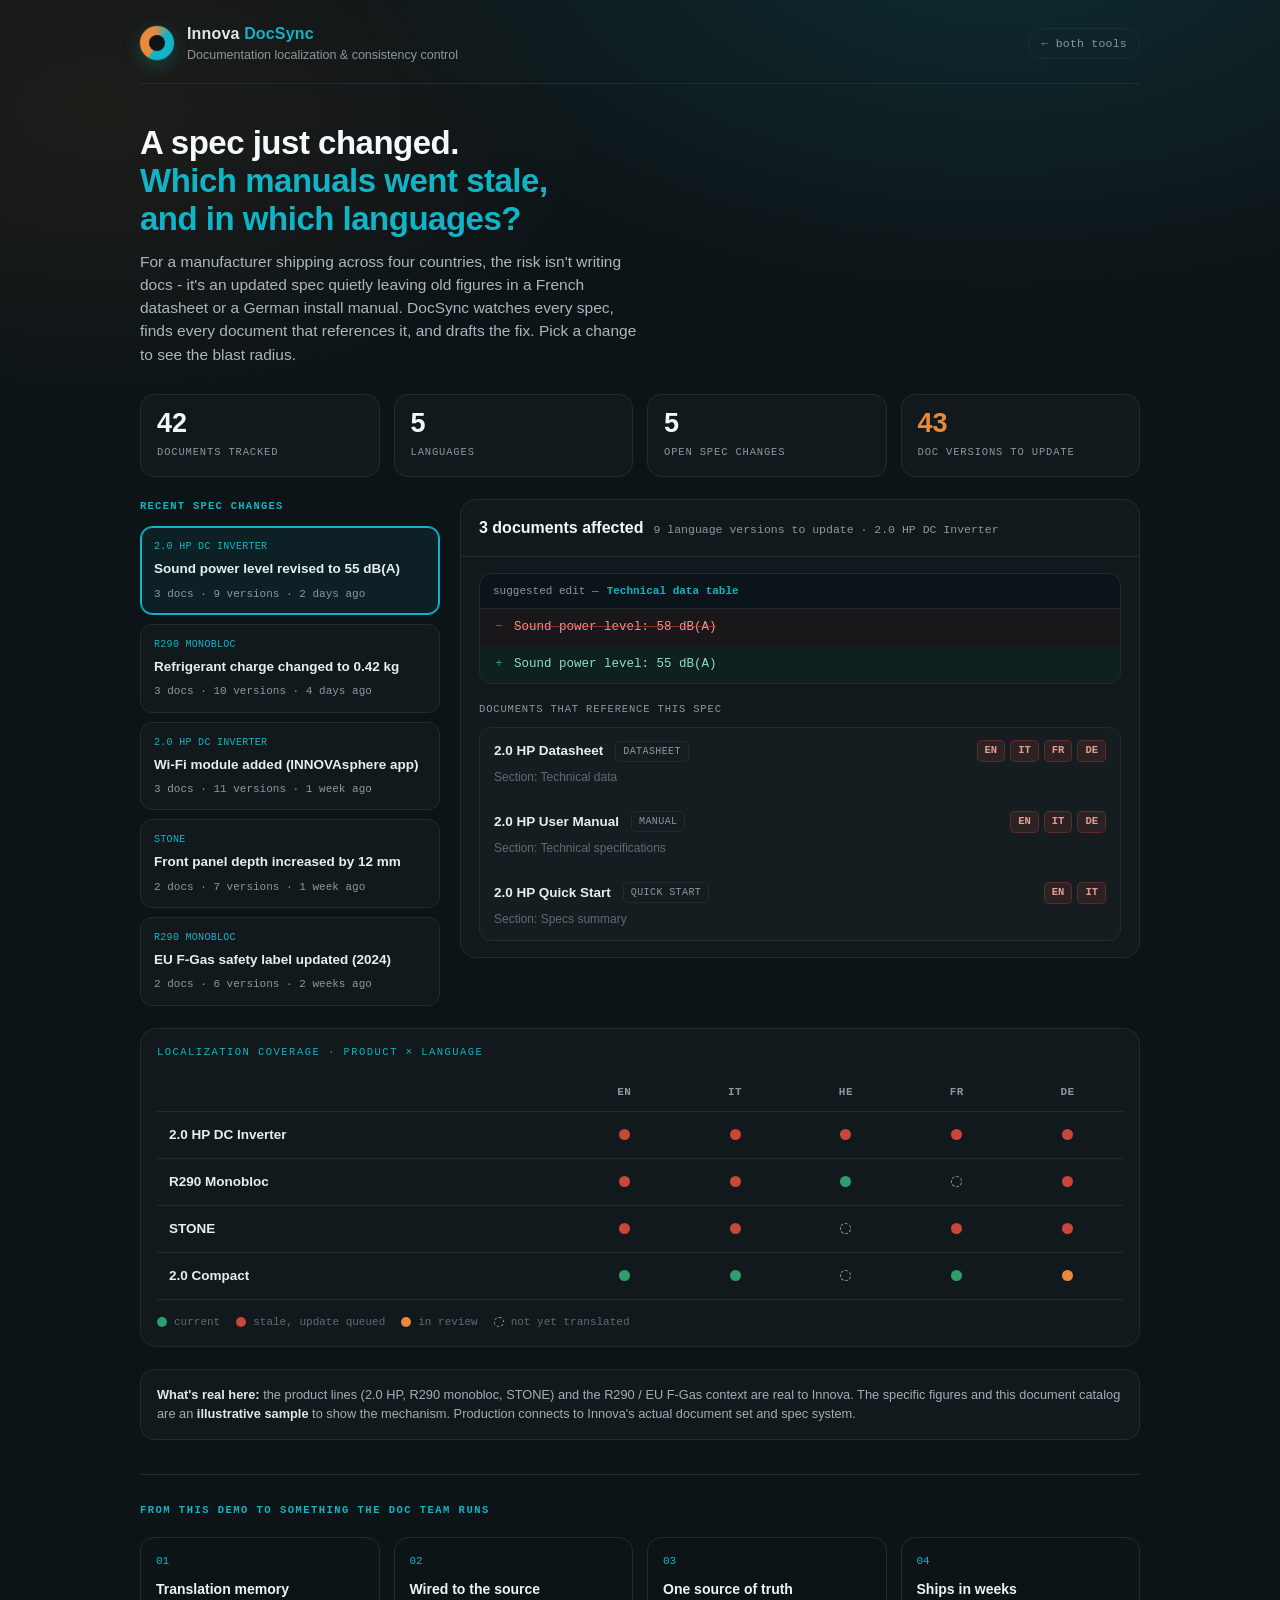
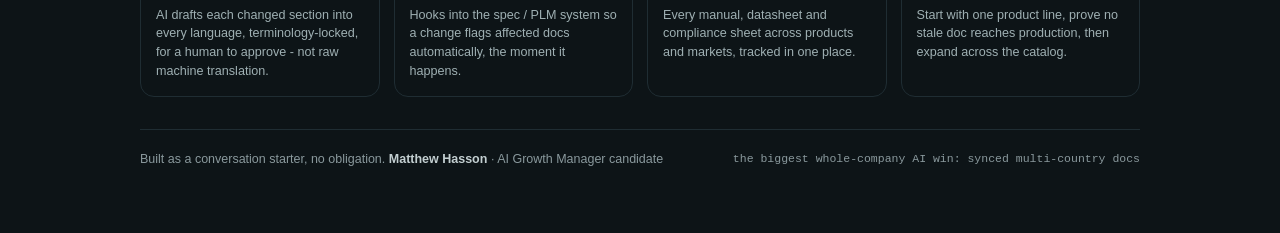
==== docsync/index.html @ 30c98b7f "Two AI proof-of-concept tools for Innova Field Assist (technician troubleshooting copilot, real 2.0 " ====
<!doctype html>
<html lang="en">
<head>
<meta charset="utf-8">
<meta name="viewport" content="width=device-width,initial-scale=1">
<title>Innova DocSync - documentation consistency control</title>
<meta name="description" content="When a spec changes, DocSync shows which manuals and datasheets just went stale, in every language, and drafts the fix.">
<link rel="stylesheet" href="../assets/base.css">
<style>
/* KPI row */
.kpis{display:grid;grid-template-columns:repeat(4,1fr);gap:14px;margin:28px 0 22px}
@media(max-width:720px){.kpis{grid-template-columns:repeat(2,1fr)}}
.kpi{border:1px solid var(--line-d);border-radius:14px;padding:15px 16px;background:rgba(255,255,255,.02)}
.kpi .v{font-size:27px;font-weight:680;color:#f2f8f9;font-variant-numeric:tabular-nums;line-height:1}
.kpi .k{font-family:var(--mono);font-size:10.5px;letter-spacing:.08em;text-transform:uppercase;color:var(--ink-faint);margin-top:8px}
.kpi.alert .v{color:var(--amber)}

/* main split */
.work{display:grid;grid-template-columns:300px minmax(0,1fr);gap:20px;align-items:start}
@media(max-width:820px){.work{grid-template-columns:1fr}}

.rail h2{font-family:var(--mono);font-size:10.5px;letter-spacing:.12em;text-transform:uppercase;color:var(--cyan);margin:0 0 12px}
.changes{display:flex;flex-direction:column;gap:9px}
.change{width:100%;text-align:left;border:1px solid var(--line-d);background:rgba(255,255,255,.02);
  border-radius:12px;padding:12px 13px;cursor:pointer;transition:.15s;color:inherit;display:block}
.change:hover{border-color:#33474e;background:rgba(255,255,255,.04)}
.change.on{border-color:var(--cyan);background:rgba(18,179,198,.08);box-shadow:0 0 0 1px var(--cyan) inset}
.change .tag{font-family:var(--mono);font-size:10px;letter-spacing:.03em;color:var(--cyan);text-transform:uppercase;margin-bottom:6px}
.change .ct{font-size:13.5px;font-weight:600;color:#e7eef0;line-height:1.35}
.change .cn{font-family:var(--mono);font-size:11px;color:var(--ink-faint);margin-top:7px}

/* impact panel */
.impact{border:1px solid var(--line-d);border-radius:16px;background:rgba(255,255,255,.02);overflow:hidden}
.impact-hd{padding:16px 18px;border-bottom:1px solid var(--line-d);display:flex;align-items:baseline;gap:10px;flex-wrap:wrap}
.impact-hd .big{font-size:16px;font-weight:660;color:#f2f8f9}
.impact-hd .sub{font-family:var(--mono);font-size:11.5px;color:var(--ink-faint)}
.impact-bd{padding:16px 18px}

.patch{border:1px solid var(--line-d);border-radius:12px;overflow:hidden;margin-bottom:18px;background:#0b1418}
.patch .ph{display:flex;align-items:center;gap:8px;padding:9px 13px;border-bottom:1px solid var(--line-d);
  font-family:var(--mono);font-size:11px;color:var(--ink-faint)}
.patch .ph b{color:var(--cyan);font-weight:600}
.patch .prow{padding:9px 13px;font-family:var(--mono);font-size:12.5px;line-height:1.5;display:flex;gap:9px}
.patch .prow .gutter{flex:none;width:12px;text-align:center;color:var(--ink-faint)}
.patch .del{background:rgba(201,70,59,.08)}
.patch .del .t{color:#e79a92;text-decoration:line-through;text-decoration-color:rgba(201,70,59,.6)}
.patch .del .gutter{color:var(--red)}
.patch .add{background:rgba(47,158,111,.09)}
.patch .add .t{color:#8fe0bd}
.patch .add .gutter{color:var(--green)}

.affead{font-family:var(--mono);font-size:10.5px;letter-spacing:.08em;text-transform:uppercase;color:var(--ink-faint);margin:0 0 10px}
.docs{display:flex;flex-direction:column;gap:1px;border:1px solid var(--line-d);border-radius:12px;overflow:hidden}
.doc{padding:12px 14px;background:rgba(255,255,255,.015);display:flex;flex-wrap:wrap;gap:6px 12px;align-items:center}
.doc:hover{background:rgba(255,255,255,.035)}
.doc .dt{font-size:13.5px;font-weight:600;color:#e7eef0}
.doc .type{font-family:var(--mono);font-size:10px;text-transform:uppercase;letter-spacing:.04em;color:var(--ink-faint);
  border:1px solid var(--line-d);border-radius:5px;padding:2px 7px}
.doc .sec{font-size:12px;color:var(--ink-mut);flex-basis:100%}
.doc .langs{display:flex;gap:5px;flex-wrap:wrap;margin-left:auto}
.lang{font-family:var(--mono);font-size:10.5px;font-weight:600;padding:2px 7px;border-radius:5px;
  background:rgba(201,70,59,.12);color:#e79a92;border:1px solid rgba(201,70,59,.3)}

/* coverage matrix */
.matrix-wrap{margin-top:22px}
.matrix-scroll{overflow-x:auto}
table.matrix{border-collapse:collapse;width:100%;min-width:460px}
table.matrix th,table.matrix td{padding:11px 12px;text-align:center;border-bottom:1px solid var(--line-d)}
table.matrix thead th{font-family:var(--mono);font-size:11px;letter-spacing:.04em;color:var(--ink-faint);font-weight:600;text-transform:uppercase}
table.matrix tbody th{text-align:left;font-size:13.5px;font-weight:600;color:#e7eef0;white-space:nowrap}
.cell{display:inline-flex;align-items:center;justify-content:center;width:13px;height:13px;border-radius:50%;position:relative}
.cell::after{content:"";width:11px;height:11px;border-radius:50%}
.cell.current::after{background:var(--green)}
.cell.stale::after{background:var(--red)}
.cell.review::after{background:var(--amber)}
.cell.missing::after{background:transparent;border:1.5px dashed var(--ink-faint)}
.legend{display:flex;gap:16px;flex-wrap:wrap;margin-top:14px;font-family:var(--mono);font-size:11px;color:var(--ink-mut)}
.legend span{display:inline-flex;align-items:center;gap:7px}
.legend i{width:10px;height:10px;border-radius:50%;display:inline-block}
.legend i.current{background:var(--green)}.legend i.stale{background:var(--red)}
.legend i.review{background:var(--amber)}.legend i.missing{border:1.5px dashed var(--ink-faint)}

.note{margin-top:22px;border:1px solid var(--line-d);border-radius:14px;padding:15px 16px;background:rgba(255,255,255,.02)}
.note p{margin:0;font-size:12.8px;color:#9fb0b3;line-height:1.55}
.note b{color:#dfe8ea;font-weight:600}
</style>
</head>
<body>
<div class="page">

  <header class="frame">
    <a class="brand" href="../index.html">
      <span class="mark" aria-hidden="true"></span>
      <div>
        <div class="brand-name">Innova <span>DocSync</span></div>
        <div class="brand-sub">Documentation localization &amp; consistency control</div>
      </div>
    </a>
    <a class="frame-note" href="../index.html">&larr; both tools</a>
  </header>

  <main>
    <section class="lede">
      <h1 class="lede-h">A spec just changed. <em>Which manuals went stale, and in which languages?</em></h1>
      <p>For a manufacturer shipping across four countries, the risk isn't writing docs - it's an updated spec quietly leaving old figures in a French datasheet or a German install manual. DocSync watches every spec, finds every document that references it, and drafts the fix. Pick a change to see the blast radius.</p>
    </section>

    <div class="kpis" id="kpis"></div>

    <div class="work">
      <div class="rail">
        <h2>Recent spec changes</h2>
        <div class="changes" id="changes"></div>
      </div>
      <div class="impact" id="impact"></div>
    </div>

    <div class="matrix-wrap">
      <div class="card">
        <div class="eyebrow">Localization coverage &middot; product &times; language</div>
        <div class="matrix-scroll">
          <table class="matrix" id="matrix"></table>
        </div>
        <div class="legend">
          <span><i class="current"></i> current</span>
          <span><i class="stale"></i> stale, update queued</span>
          <span><i class="review"></i> in review</span>
          <span><i class="missing"></i> not yet translated</span>
        </div>
      </div>
    </div>

    <div class="note">
      <p><b>What's real here:</b> the product lines (2.0 HP, R290 monobloc, STONE) and the R290 / EU F-Gas context are real to Innova. The specific figures and this document catalog are an <b>illustrative sample</b> to show the mechanism. Production connects to Innova's actual document set and spec system.</p>
    </div>

    <section class="prod">
      <h2 class="eyebrow">From this demo to something the doc team runs</h2>
      <div class="grid4">
        <div class="pcard"><div class="n">01</div><h3>Translation memory</h3><p>AI drafts each changed section into every language, terminology-locked, for a human to approve - not raw machine translation.</p></div>
        <div class="pcard"><div class="n">02</div><h3>Wired to the source</h3><p>Hooks into the spec / PLM system so a change flags affected docs automatically, the moment it happens.</p></div>
        <div class="pcard"><div class="n">03</div><h3>One source of truth</h3><p>Every manual, datasheet and compliance sheet across products and markets, tracked in one place.</p></div>
        <div class="pcard"><div class="n">04</div><h3>Ships in weeks</h3><p>Start with one product line, prove no stale doc reaches production, then expand across the catalog.</p></div>
      </div>
    </section>

    <footer class="foot">
      <span>Built as a conversation starter, no obligation. <b>Matthew Hasson</b> &middot; AI Growth Manager candidate</span>
      <span class="mono">the biggest whole-company AI win: synced multi-country docs</span>
    </footer>
  </main>
</div>

<script>
(function(){
  "use strict";
  var PRODUCTS=["2.0 HP DC Inverter","R290 Monobloc","STONE","2.0 Compact"];
  var LANGS=["EN","IT","HE","FR","DE"];

  var CHANGES=[
    {id:"snd", product:"2.0 HP DC Inverter", title:"Sound power level revised to 55 dB(A)", when:"2 days ago",
     patch:{where:"Technical data table", del:"Sound power level: 58 dB(A)", add:"Sound power level: 55 dB(A)"},
     affected:[
       {doc:"2.0 HP Datasheet", type:"datasheet", section:"Technical data", langs:["EN","IT","FR","DE"]},
       {doc:"2.0 HP User Manual", type:"manual", section:"Technical specifications", langs:["EN","IT","DE"]},
       {doc:"2.0 HP Quick Start", type:"quick start", section:"Specs summary", langs:["EN","IT"]}
     ]},
    {id:"r290", product:"R290 Monobloc", title:"Refrigerant charge changed to 0.42 kg", when:"4 days ago",
     patch:{where:"Safety / refrigerant charge", del:"Refrigerant (R290) charge: 0.38 kg", add:"Refrigerant (R290) charge: 0.42 kg"},
     affected:[
       {doc:"R290 Installation & Maintenance Manual", type:"manual", section:"Safety - refrigerant charge", langs:["EN","IT","FR","DE"]},
       {doc:"R290 Compliance Sheet (EU F-Gas)", type:"compliance", section:"Charge declaration", langs:["EN","IT","DE"]},
       {doc:"R290 Datasheet", type:"datasheet", section:"Technical data", langs:["EN","IT","FR"]}
     ]},
    {id:"wifi", product:"2.0 HP DC Inverter", title:"Wi-Fi module added (INNOVAsphere app)", when:"1 week ago",
     patch:{where:"New section: Connectivity", del:"(no connectivity section)", add:"Connectivity: pair the unit with the INNOVAsphere app over 2.4 GHz Wi-Fi."},
     affected:[
       {doc:"2.0 HP User Manual", type:"manual", section:"Connectivity (new)", langs:["EN","IT","HE","FR","DE"]},
       {doc:"2.0 HP Quick Start", type:"quick start", section:"App pairing (new)", langs:["EN","IT"]},
       {doc:"2.0 HP Datasheet", type:"datasheet", section:"Features", langs:["EN","IT","FR","DE"]}
     ]},
    {id:"stone", product:"STONE", title:"Front panel depth increased by 12 mm", when:"1 week ago",
     patch:{where:"Mounting & clearances", del:"Minimum rear clearance: 30 mm", add:"Minimum rear clearance: 42 mm"},
     affected:[
       {doc:"STONE Installation Manual", type:"manual", section:"Mounting & clearances", langs:["EN","IT","DE"]},
       {doc:"STONE Datasheet", type:"datasheet", section:"Dimensions", langs:["EN","IT","FR","DE"]}
     ]},
    {id:"fgas", product:"R290 Monobloc", title:"EU F-Gas safety label updated (2024)", when:"2 weeks ago",
     patch:{where:"Labeling", del:"Label per EU F-Gas 517/2014", add:"Label per EU F-Gas 2024/573"},
     affected:[
       {doc:"R290 Compliance Sheet (EU F-Gas)", type:"compliance", section:"Labeling", langs:["EN","IT","FR","DE"]},
       {doc:"R290 Installation & Maintenance Manual", type:"manual", section:"Warnings & labels", langs:["EN","IT"]}
     ]}
  ];

  // cells with no translation yet (illustrative)
  var MISSING={"STONE|HE":1,"2.0 Compact|HE":1,"R290 Monobloc|FR":1};
  var REVIEW={"2.0 Compact|DE":1};

  function el(t,c,x){var e=document.createElement(t);if(c)e.className=c;if(x!=null)e.textContent=x;return e;}

  // ---- derive stale set from the change data ----
  var stale={};
  CHANGES.forEach(function(c){c.affected.forEach(function(a){a.langs.forEach(function(l){stale[c.product+"|"+l]=1;});});});

  // ---- KPIs ----
  var tasks=0; CHANGES.forEach(function(c){c.affected.forEach(function(a){tasks+=a.langs.length;});});
  var cells=PRODUCTS.length*LANGS.length, cur=0;
  PRODUCTS.forEach(function(p){LANGS.forEach(function(l){var k=p+"|"+l;
    if(!MISSING[k]&&!REVIEW[k]&&!stale[k])cur++;});});
  var pct=Math.round(cur/cells*100);
  var KPI=[
    {v:"42", k:"documents tracked"},
    {v:"5", k:"languages"},
    {v:String(CHANGES.length), k:"open spec changes"},
    {v:String(tasks), k:"doc versions to update", alert:true}
  ];
  var kb=document.getElementById("kpis");
  KPI.forEach(function(o){var d=el("div","kpi"+(o.alert?" alert":""));d.appendChild(el("div","v",o.v));d.appendChild(el("div","k",o.k));kb.appendChild(d);});

  // ---- impact panel ----
  var impact=document.getElementById("impact");
  function renderImpact(c){
    impact.textContent="";
    var docs=c.affected.length, ver=0; c.affected.forEach(function(a){ver+=a.langs.length;});
    var hd=el("div","impact-hd");
    hd.appendChild(el("span","big",docs+" documents affected"));
    hd.appendChild(el("span","sub",ver+" language versions to update · "+c.product));
    impact.appendChild(hd);

    var bd=el("div","impact-bd");

    var patch=el("div","patch");
    var ph=el("div","ph");ph.appendChild(document.createTextNode("suggested edit — "));
    var phb=el("b",null,c.patch.where);ph.appendChild(phb);patch.appendChild(ph);
    var del=el("div","prow del");del.appendChild(el("span","gutter","−"));del.appendChild(el("span","t",c.patch.del));patch.appendChild(del);
    var add=el("div","prow add");add.appendChild(el("span","gutter","+"));add.appendChild(el("span","t",c.patch.add));patch.appendChild(add);
    bd.appendChild(patch);

    bd.appendChild(el("div","affead","Documents that reference this spec"));
    var list=el("div","docs");
    c.affected.forEach(function(a){
      var row=el("div","doc");
      row.appendChild(el("span","dt",a.doc));
      row.appendChild(el("span","type",a.type));
      var langs=el("span","langs");
      a.langs.forEach(function(l){langs.appendChild(el("span","lang",l));});
      row.appendChild(langs);
      row.appendChild(el("span","sec","Section: "+a.section));
      list.appendChild(row);
    });
    bd.appendChild(list);
    impact.appendChild(bd);
  }

  // ---- change list ----
  var cl=document.getElementById("changes");
  CHANGES.forEach(function(c,i){
    var b=el("button","change"+(i===0?" on":""));b.type="button";
    b.appendChild(el("div","tag",c.product));
    b.appendChild(el("div","ct",c.title));
    var n=0;c.affected.forEach(function(a){n+=a.langs.length;});
    b.appendChild(el("div","cn",c.affected.length+" docs · "+n+" versions · "+c.when));
    b.addEventListener("click",function(){
      Array.prototype.forEach.call(cl.children,function(x){x.classList.remove("on");});
      b.classList.add("on");renderImpact(c);
    });
    cl.appendChild(b);
  });
  renderImpact(CHANGES[0]);

  // ---- matrix ----
  var table=document.getElementById("matrix");
  var thead=el("thead"),htr=el("tr");htr.appendChild(el("th",null,""));
  LANGS.forEach(function(l){htr.appendChild(el("th",null,l));});
  thead.appendChild(htr);table.appendChild(thead);
  var tbody=el("tbody");
  PRODUCTS.forEach(function(p){
    var tr=el("tr");tr.appendChild(el("th",null,p));
    LANGS.forEach(function(l){
      var k=p+"|"+l, cls="current";
      if(MISSING[k])cls="missing";else if(REVIEW[k])cls="review";else if(stale[k])cls="stale";
      var td=el("td");var c=el("span","cell "+cls);
      c.title=p+" · "+l+" · "+cls;
      td.appendChild(c);tr.appendChild(td);
    });
    tbody.appendChild(tr);
  });
  table.appendChild(tbody);
})();
</script>
</body>
</html>
---- assets/base.css ----
/* Innova AI proof-of-concepts - shared design system
   Cool graphite ground, cyan (cool air) accent, amber (heat) reserve.
   Human/machine type duality: system sans for prose, monospace for the machine. */

*,*::before,*::after{box-sizing:border-box}
html,body{margin:0;padding:0}
button,input,select{font:inherit;color:inherit}
img{max-width:100%;display:block}

:root{
  --ground:#0d1417;
  --ground-2:#111c21;
  --screen:#f6f9fa;
  --screen-2:#eef3f4;
  --ink:#0f1a1e;
  --ink-mut:#5c6d72;
  --ink-faint:#8a999d;
  --cyan:#12b3c6;
  --cyan-deep:#0a7f8c;
  --amber:#e8893c;
  --green:#2f9e6f;
  --red:#c9463b;
  --line-d:#1f2d33;
  --line-l:#e2e9eb;
  --sans:-apple-system,BlinkMacSystemFont,"Segoe UI",Roboto,Helvetica,Arial,sans-serif;
  --mono:ui-monospace,"SF Mono",SFMono-Regular,Menlo,Consolas,"Liberation Mono",monospace;
}

body{
  font-family:var(--sans);
  color:#dfe8ea;
  background:
    radial-gradient(1100px 600px at 78% -8%, rgba(18,179,198,.16), transparent 60%),
    radial-gradient(900px 520px at 8% 12%, rgba(232,137,60,.08), transparent 55%),
    var(--ground);
  background-attachment:fixed;
  -webkit-font-smoothing:antialiased;
  text-rendering:optimizeLegibility;
  line-height:1.5;
  min-height:100vh;
}
.page{max-width:1080px;margin:0 auto;padding:22px clamp(16px,4vw,40px) 64px}

/* ---- framing bar ---- */
.frame{display:flex;align-items:center;justify-content:space-between;gap:16px;flex-wrap:wrap;
  padding-bottom:18px;border-bottom:1px solid var(--line-d)}
.brand{display:flex;align-items:center;gap:13px;text-decoration:none;color:inherit}
.mark{width:34px;height:34px;border-radius:50%;flex:none;
  background:conic-gradient(from 210deg,var(--amber) 0deg 140deg,var(--cyan) 200deg 360deg);
  box-shadow:0 0 0 1px rgba(255,255,255,.08),0 6px 18px rgba(18,179,198,.25);position:relative}
.mark::after{content:"";position:absolute;inset:9px;border-radius:50%;background:var(--ground);}
.brand-name{font-weight:650;font-size:16px;letter-spacing:.01em}
.brand-name span{color:var(--cyan)}
.brand-sub{font-size:12.5px;color:var(--ink-faint)}
.frame-note{font-family:var(--mono);font-size:11.5px;letter-spacing:.02em;color:var(--ink-faint);
  border:1px solid var(--line-d);border-radius:999px;padding:6px 12px;white-space:nowrap;
  text-decoration:none;transition:.15s}
a.frame-note:hover{color:var(--cyan);border-color:var(--cyan)}

/* ---- shared type ---- */
.eyebrow{font-family:var(--mono);font-size:10.5px;letter-spacing:.14em;text-transform:uppercase;
  color:var(--cyan);margin:0 0 12px}
h1.lede-h{font-size:clamp(24px,3.6vw,33px);line-height:1.15;letter-spacing:-.015em;margin:0 0 12px;
  text-wrap:balance;color:#f4fafb;font-weight:660}
h1.lede-h em{font-style:normal;color:var(--cyan)}
.lede{max-width:62ch;margin:40px 0 26px}
.lede p{margin:0;color:#aab8bb;font-size:15.5px;max-width:58ch}

/* ---- cards ---- */
.card{border:1px solid var(--line-d);border-radius:16px;padding:16px 16px 15px;background:rgba(255,255,255,.02)}

/* ---- status pill ---- */
.pill{display:inline-flex;align-items:center;gap:6px;font-family:var(--mono);font-size:11px;font-weight:600;
  letter-spacing:.02em;padding:4px 10px;border-radius:999px;text-transform:uppercase}
.pill::before{content:"";width:7px;height:7px;border-radius:50%;background:currentColor}
.pill.safe,.pill.current{color:var(--green);background:rgba(47,158,111,.11)}
.pill.caution,.pill.review{color:#b56a1f;background:rgba(232,137,60,.14)}
.pill.stop,.pill.stale{color:var(--red);background:rgba(201,70,59,.11)}
.pill.missing{color:var(--ink-faint);background:rgba(138,153,157,.12)}

/* ---- production strip ---- */
.prod{margin-top:34px;border-top:1px solid var(--line-d);padding-top:28px}
.grid4{display:grid;grid-template-columns:repeat(4,1fr);gap:14px;margin-top:18px}
@media(max-width:820px){.grid4{grid-template-columns:repeat(2,1fr)}}
@media(max-width:480px){.grid4{grid-template-columns:1fr}}
.pcard{border:1px solid var(--line-d);border-radius:14px;padding:15px}
.pcard .n{font-family:var(--mono);font-size:11px;color:var(--cyan);margin-bottom:9px}
.pcard h3{margin:0 0 6px;font-size:14px;color:#eef4f5;font-weight:620}
.pcard p{margin:0;font-size:12.6px;color:#9fb0b3;line-height:1.5}

/* ---- footer ---- */
.foot{margin-top:32px;padding-top:20px;border-top:1px solid var(--line-d);
  display:flex;justify-content:space-between;gap:16px;flex-wrap:wrap;
  font-size:12.5px;color:var(--ink-faint)}
.foot a{color:var(--cyan);text-decoration:none}
.foot a:hover{text-decoration:underline}
.foot b{color:#c3cfd1;font-weight:600}
.foot .mono{font-family:var(--mono);font-size:11.5px}

/* ---- focus + motion ---- */
:focus-visible{outline:2px solid var(--cyan);outline-offset:2px}
@media(prefers-reduced-motion:reduce){*{animation:none!important;transition:none!important}}
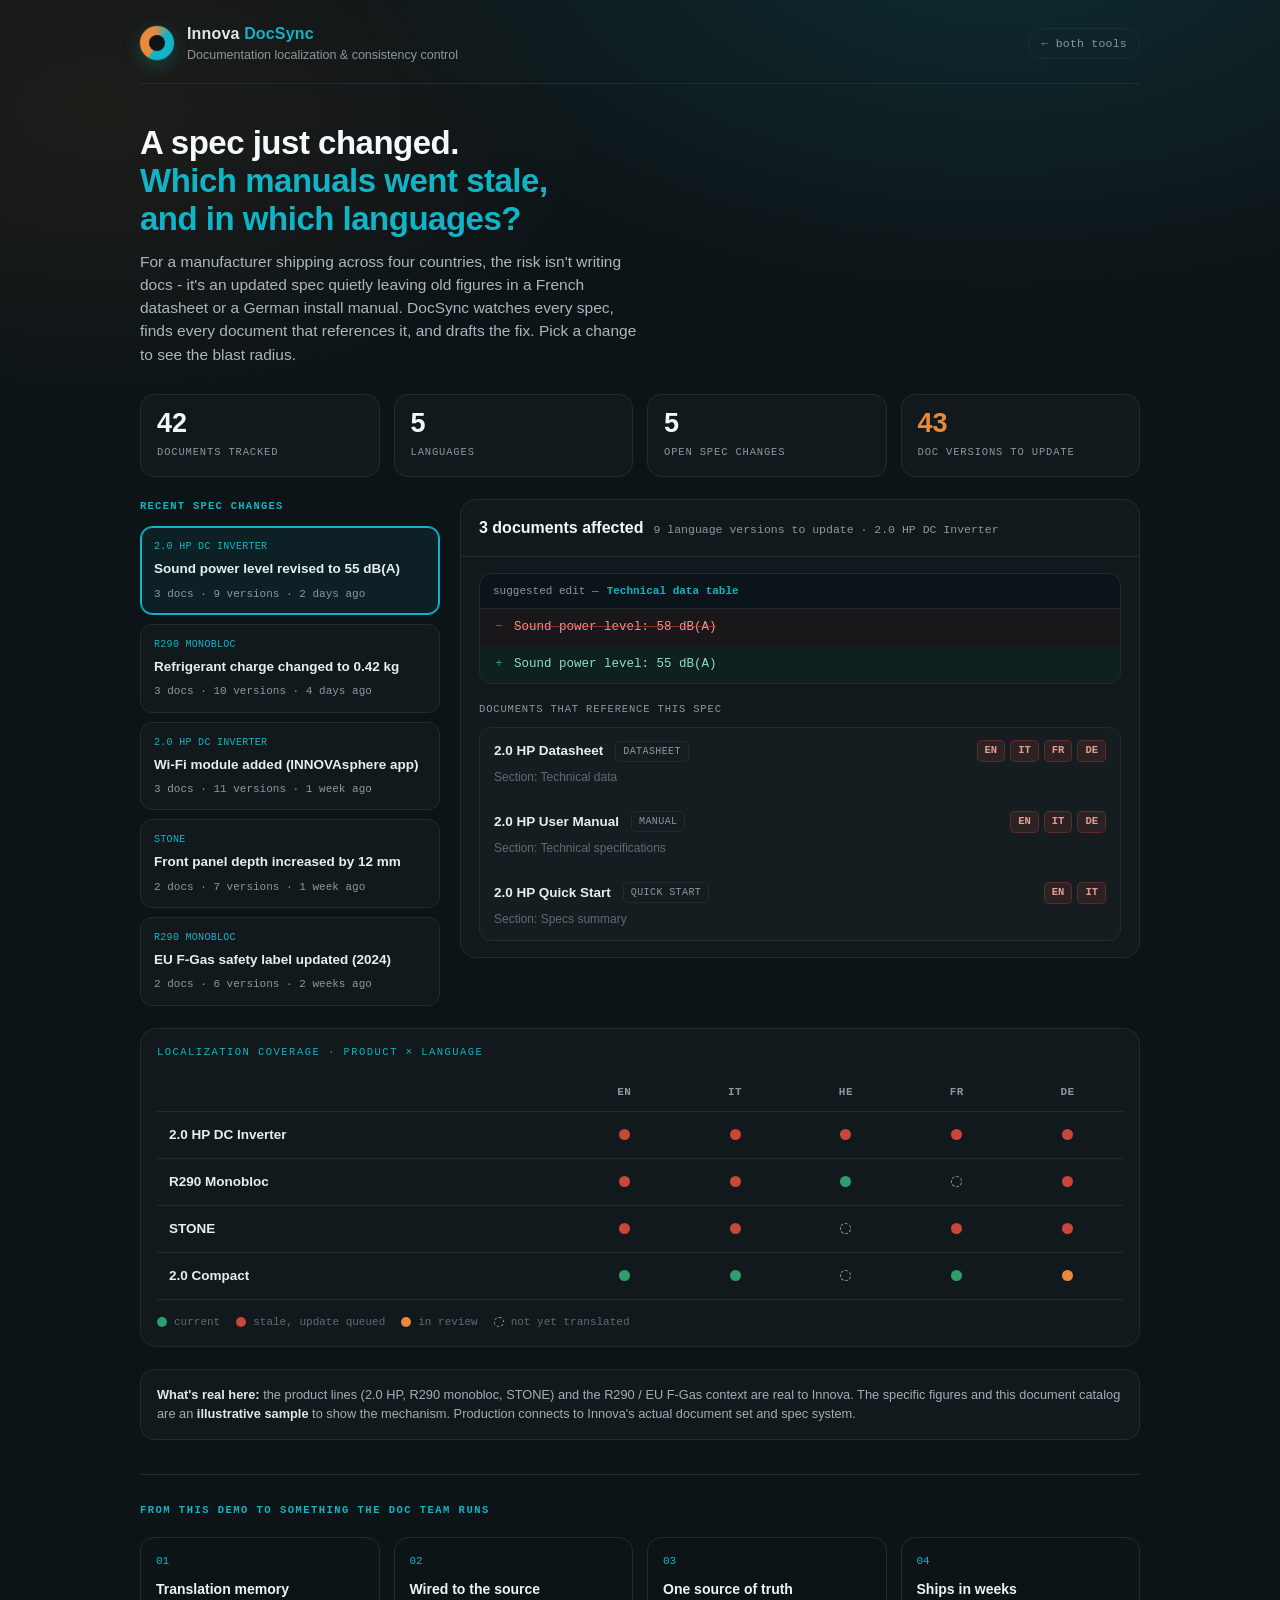
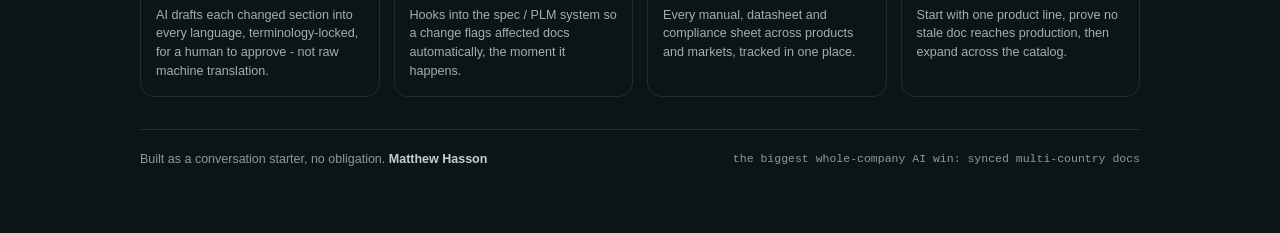
==== commit df2696cf: "Remove 'AI Growth Manager candidate' label from pages" ====
--- a/docsync/index.html
+++ b/docsync/index.html
@@ -145,7 +145,7 @@
     </section>
 
     <footer class="foot">
-      <span>Built as a conversation starter, no obligation. <b>Matthew Hasson</b> &middot; AI Growth Manager candidate</span>
+      <span>Built as a conversation starter, no obligation. <b>Matthew Hasson</b></span>
       <span class="mono">the biggest whole-company AI win: synced multi-country docs</span>
     </footer>
   </main>
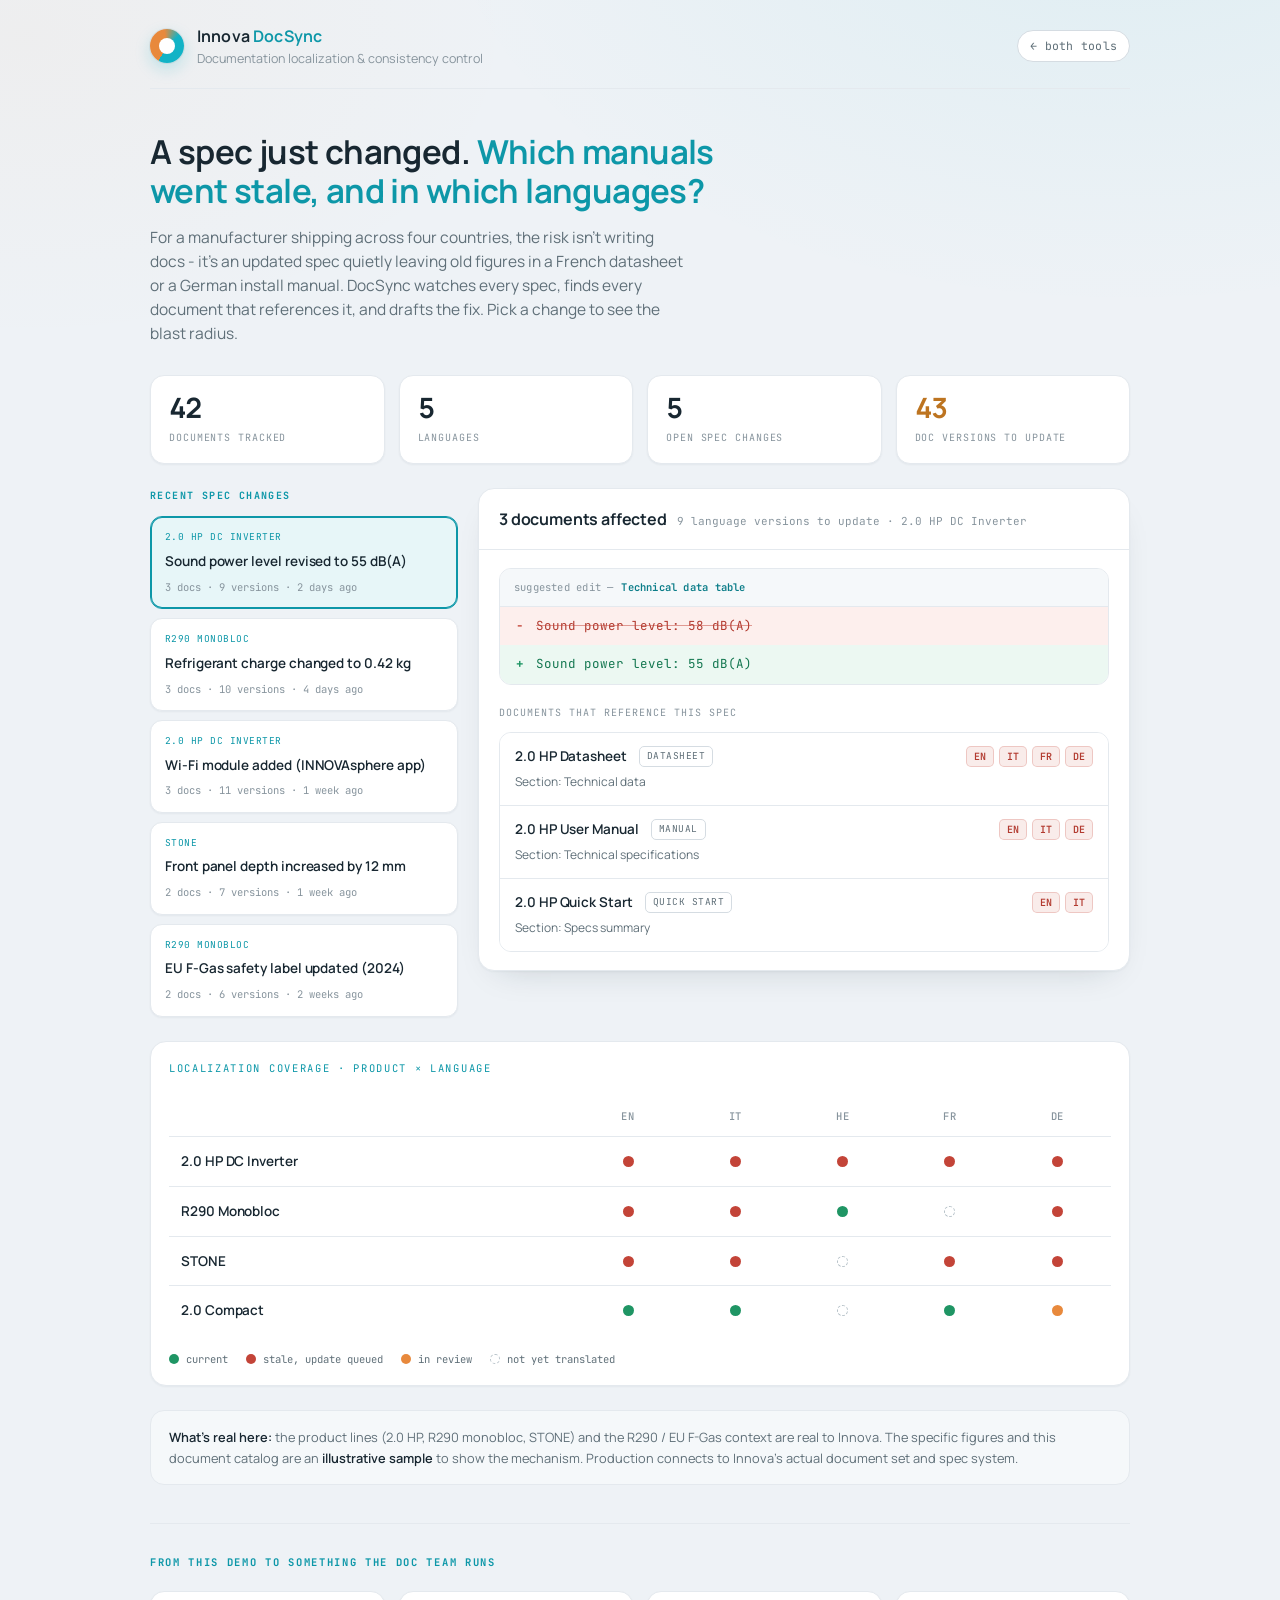
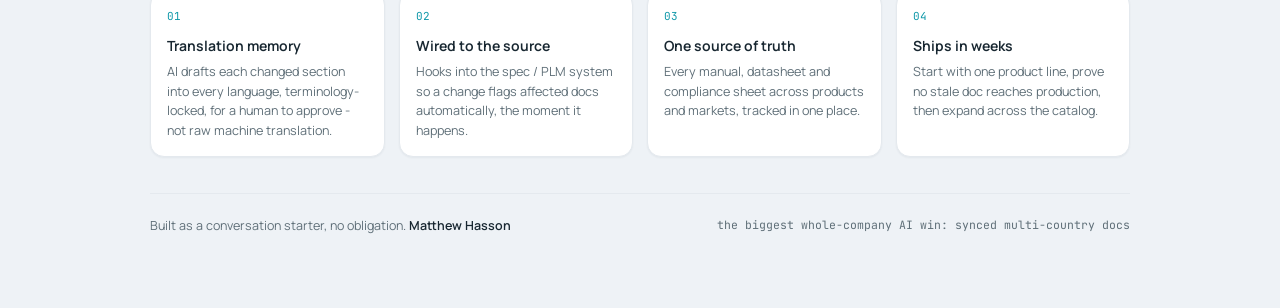
==== commit 442c4351: "Redesign: light, refined theme with Manrope + JetBrains Mono Cleaner, more professional look - off-w" ====
--- a/docsync/index.html
+++ b/docsync/index.html
@@ -8,81 +8,83 @@
 <link rel="stylesheet" href="../assets/base.css">
 <style>
 /* KPI row */
-.kpis{display:grid;grid-template-columns:repeat(4,1fr);gap:14px;margin:28px 0 22px}
+.kpis{display:grid;grid-template-columns:repeat(4,1fr);gap:14px;margin:30px 0 24px}
 @media(max-width:720px){.kpis{grid-template-columns:repeat(2,1fr)}}
-.kpi{border:1px solid var(--line-d);border-radius:14px;padding:15px 16px;background:rgba(255,255,255,.02)}
-.kpi .v{font-size:27px;font-weight:680;color:#f2f8f9;font-variant-numeric:tabular-nums;line-height:1}
-.kpi .k{font-family:var(--mono);font-size:10.5px;letter-spacing:.08em;text-transform:uppercase;color:var(--ink-faint);margin-top:8px}
+.kpi{border:1px solid var(--line);border-radius:14px;padding:17px 18px;background:var(--surface);box-shadow:var(--shadow-sm)}
+.kpi .v{font-size:28px;font-weight:700;color:var(--ink);font-variant-numeric:tabular-nums;line-height:1;letter-spacing:-.02em}
+.kpi .k{font-family:var(--mono);font-size:10px;letter-spacing:.09em;text-transform:uppercase;color:var(--ink-faint);margin-top:9px}
 .kpi.alert .v{color:var(--amber)}
 
 /* main split */
-.work{display:grid;grid-template-columns:300px minmax(0,1fr);gap:20px;align-items:start}
+.work{display:grid;grid-template-columns:308px minmax(0,1fr);gap:20px;align-items:start}
 @media(max-width:820px){.work{grid-template-columns:1fr}}
 
-.rail h2{font-family:var(--mono);font-size:10.5px;letter-spacing:.12em;text-transform:uppercase;color:var(--cyan);margin:0 0 12px}
+.rail h2{font-family:var(--mono);font-size:10px;letter-spacing:.14em;text-transform:uppercase;color:var(--cyan);margin:0 0 13px}
 .changes{display:flex;flex-direction:column;gap:9px}
-.change{width:100%;text-align:left;border:1px solid var(--line-d);background:rgba(255,255,255,.02);
-  border-radius:12px;padding:12px 13px;cursor:pointer;transition:.15s;color:inherit;display:block}
-.change:hover{border-color:#33474e;background:rgba(255,255,255,.04)}
-.change.on{border-color:var(--cyan);background:rgba(18,179,198,.08);box-shadow:0 0 0 1px var(--cyan) inset}
-.change .tag{font-family:var(--mono);font-size:10px;letter-spacing:.03em;color:var(--cyan);text-transform:uppercase;margin-bottom:6px}
-.change .ct{font-size:13.5px;font-weight:600;color:#e7eef0;line-height:1.35}
-.change .cn{font-family:var(--mono);font-size:11px;color:var(--ink-faint);margin-top:7px}
+.change{width:100%;text-align:left;border:1px solid var(--line);background:var(--surface);
+  border-radius:12px;padding:13px 14px;cursor:pointer;transition:.15s;color:inherit;display:block;box-shadow:var(--shadow-sm)}
+.change:hover{border-color:var(--line-strong);box-shadow:var(--shadow)}
+.change.on{border-color:var(--cyan);background:var(--cyan-soft);box-shadow:0 0 0 1px var(--cyan) inset}
+.change .tag{font-family:var(--mono);font-size:9.5px;letter-spacing:.05em;color:var(--cyan);text-transform:uppercase;margin-bottom:7px}
+.change .ct{font-size:13.5px;font-weight:600;color:var(--ink);line-height:1.4;letter-spacing:-.005em}
+.change .cn{font-family:var(--mono);font-size:10.5px;color:var(--ink-faint);margin-top:8px}
 
 /* impact panel */
-.impact{border:1px solid var(--line-d);border-radius:16px;background:rgba(255,255,255,.02);overflow:hidden}
-.impact-hd{padding:16px 18px;border-bottom:1px solid var(--line-d);display:flex;align-items:baseline;gap:10px;flex-wrap:wrap}
-.impact-hd .big{font-size:16px;font-weight:660;color:#f2f8f9}
-.impact-hd .sub{font-family:var(--mono);font-size:11.5px;color:var(--ink-faint)}
-.impact-bd{padding:16px 18px}
-
-.patch{border:1px solid var(--line-d);border-radius:12px;overflow:hidden;margin-bottom:18px;background:#0b1418}
-.patch .ph{display:flex;align-items:center;gap:8px;padding:9px 13px;border-bottom:1px solid var(--line-d);
-  font-family:var(--mono);font-size:11px;color:var(--ink-faint)}
-.patch .ph b{color:var(--cyan);font-weight:600}
-.patch .prow{padding:9px 13px;font-family:var(--mono);font-size:12.5px;line-height:1.5;display:flex;gap:9px}
-.patch .prow .gutter{flex:none;width:12px;text-align:center;color:var(--ink-faint)}
-.patch .del{background:rgba(201,70,59,.08)}
-.patch .del .t{color:#e79a92;text-decoration:line-through;text-decoration-color:rgba(201,70,59,.6)}
+.impact{border:1px solid var(--line);border-radius:16px;background:var(--surface);overflow:hidden;box-shadow:var(--shadow)}
+.impact-hd{padding:18px 20px;border-bottom:1px solid var(--line);display:flex;align-items:baseline;gap:10px;flex-wrap:wrap}
+.impact-hd .big{font-size:16px;font-weight:660;color:var(--ink);letter-spacing:-.01em}
+.impact-hd .sub{font-family:var(--mono);font-size:11px;color:var(--ink-faint)}
+.impact-bd{padding:18px 20px}
+
+.patch{border:1px solid var(--line);border-radius:12px;overflow:hidden;margin-bottom:20px;background:var(--surface)}
+.patch .ph{display:flex;align-items:center;gap:8px;padding:10px 14px;border-bottom:1px solid var(--line);
+  background:var(--surface-2);font-family:var(--mono);font-size:10.5px;letter-spacing:.02em;color:var(--ink-faint)}
+.patch .ph b{color:var(--cyan-deep);font-weight:600}
+.patch .prow{padding:10px 14px;font-family:var(--mono);font-size:12.5px;line-height:1.5;display:flex;gap:10px}
+.patch .prow .gutter{flex:none;width:12px;text-align:center;color:var(--ink-faint);font-weight:600}
+.patch .del{background:#fdefed}
+.patch .del .t{color:#b23a2f;text-decoration:line-through;text-decoration-color:rgba(195,68,56,.5)}
 .patch .del .gutter{color:var(--red)}
-.patch .add{background:rgba(47,158,111,.09)}
-.patch .add .t{color:#8fe0bd}
+.patch .add{background:#ecf8f2}
+.patch .add .t{color:#12764f}
 .patch .add .gutter{color:var(--green)}
 
-.affead{font-family:var(--mono);font-size:10.5px;letter-spacing:.08em;text-transform:uppercase;color:var(--ink-faint);margin:0 0 10px}
-.docs{display:flex;flex-direction:column;gap:1px;border:1px solid var(--line-d);border-radius:12px;overflow:hidden}
-.doc{padding:12px 14px;background:rgba(255,255,255,.015);display:flex;flex-wrap:wrap;gap:6px 12px;align-items:center}
-.doc:hover{background:rgba(255,255,255,.035)}
-.doc .dt{font-size:13.5px;font-weight:600;color:#e7eef0}
-.doc .type{font-family:var(--mono);font-size:10px;text-transform:uppercase;letter-spacing:.04em;color:var(--ink-faint);
-  border:1px solid var(--line-d);border-radius:5px;padding:2px 7px}
+.affead{font-family:var(--mono);font-size:10px;letter-spacing:.1em;text-transform:uppercase;color:var(--ink-faint);margin:0 0 11px}
+.docs{display:flex;flex-direction:column;border:1px solid var(--line);border-radius:12px;overflow:hidden}
+.doc{padding:13px 15px;background:var(--surface);display:flex;flex-wrap:wrap;gap:6px 12px;align-items:center;border-top:1px solid var(--line)}
+.doc:first-child{border-top:none}
+.doc:hover{background:var(--surface-2)}
+.doc .dt{font-size:13.5px;font-weight:600;color:var(--ink);letter-spacing:-.005em}
+.doc .type{font-family:var(--mono);font-size:9.5px;text-transform:uppercase;letter-spacing:.05em;color:var(--ink-mut);
+  border:1px solid var(--line-strong);border-radius:5px;padding:2px 7px}
 .doc .sec{font-size:12px;color:var(--ink-mut);flex-basis:100%}
 .doc .langs{display:flex;gap:5px;flex-wrap:wrap;margin-left:auto}
-.lang{font-family:var(--mono);font-size:10.5px;font-weight:600;padding:2px 7px;border-radius:5px;
-  background:rgba(201,70,59,.12);color:#e79a92;border:1px solid rgba(201,70,59,.3)}
+.lang{font-family:var(--mono);font-size:10px;font-weight:600;padding:2px 7px;border-radius:5px;
+  background:rgba(195,68,56,.1);color:#b23a2f;border:1px solid rgba(195,68,56,.22)}
 
 /* coverage matrix */
-.matrix-wrap{margin-top:22px}
+.matrix-wrap{margin-top:24px}
 .matrix-scroll{overflow-x:auto}
-table.matrix{border-collapse:collapse;width:100%;min-width:460px}
-table.matrix th,table.matrix td{padding:11px 12px;text-align:center;border-bottom:1px solid var(--line-d)}
-table.matrix thead th{font-family:var(--mono);font-size:11px;letter-spacing:.04em;color:var(--ink-faint);font-weight:600;text-transform:uppercase}
-table.matrix tbody th{text-align:left;font-size:13.5px;font-weight:600;color:#e7eef0;white-space:nowrap}
+table.matrix{border-collapse:collapse;width:100%;min-width:460px;margin-top:6px}
+table.matrix th,table.matrix td{padding:12px 12px;text-align:center;border-bottom:1px solid var(--line)}
+table.matrix tbody tr:last-child td,table.matrix tbody tr:last-child th{border-bottom:none}
+table.matrix thead th{font-family:var(--mono);font-size:10.5px;letter-spacing:.06em;color:var(--ink-faint);font-weight:500;text-transform:uppercase}
+table.matrix tbody th{text-align:left;font-size:13.5px;font-weight:600;color:var(--ink);white-space:nowrap;letter-spacing:-.005em}
 .cell{display:inline-flex;align-items:center;justify-content:center;width:13px;height:13px;border-radius:50%;position:relative}
 .cell::after{content:"";width:11px;height:11px;border-radius:50%}
 .cell.current::after{background:var(--green)}
 .cell.stale::after{background:var(--red)}
-.cell.review::after{background:var(--amber)}
-.cell.missing::after{background:transparent;border:1.5px dashed var(--ink-faint)}
-.legend{display:flex;gap:16px;flex-wrap:wrap;margin-top:14px;font-family:var(--mono);font-size:11px;color:var(--ink-mut)}
+.cell.review::after{background:var(--amber-bright)}
+.cell.missing::after{background:transparent;border:1.5px dashed #b7c2c9}
+.legend{display:flex;gap:18px;flex-wrap:wrap;margin-top:16px;font-family:var(--mono);font-size:10.5px;color:var(--ink-mut)}
 .legend span{display:inline-flex;align-items:center;gap:7px}
 .legend i{width:10px;height:10px;border-radius:50%;display:inline-block}
 .legend i.current{background:var(--green)}.legend i.stale{background:var(--red)}
-.legend i.review{background:var(--amber)}.legend i.missing{border:1.5px dashed var(--ink-faint)}
-
-.note{margin-top:22px;border:1px solid var(--line-d);border-radius:14px;padding:15px 16px;background:rgba(255,255,255,.02)}
-.note p{margin:0;font-size:12.8px;color:#9fb0b3;line-height:1.55}
-.note b{color:#dfe8ea;font-weight:600}
+.legend i.review{background:var(--amber-bright)}.legend i.missing{border:1.5px dashed #b7c2c9}
+
+.note{margin-top:24px;border:1px solid var(--line);border-radius:14px;padding:16px 18px;background:var(--surface-2)}
+.note p{margin:0;font-size:12.8px;color:var(--ink-mut);line-height:1.6}
+.note b{color:var(--ink);font-weight:600}
 </style>
 </head>
 <body>
--- a/assets/base.css
+++ b/assets/base.css
@@ -1,6 +1,8 @@
-/* Innova AI proof-of-concepts - shared design system
-   Cool graphite ground, cyan (cool air) accent, amber (heat) reserve.
-   Human/machine type duality: system sans for prose, monospace for the machine. */
+@import url('https://fonts.googleapis.com/css2?family=Manrope:wght@400;500;600;700&family=JetBrains+Mono:wght@400;500;600&display=swap');
+
+/* Innova AI proof-of-concepts - shared design system (light)
+   Calm off-white ground, white surfaces, cyan accent used sparingly.
+   Human/machine type duality: Manrope for prose, JetBrains Mono for the machine. */
 
 *,*::before,*::after{box-sizing:border-box}
 html,body{margin:0;padding:0}
@@ -8,93 +10,105 @@
 img{max-width:100%;display:block}
 
 :root{
-  --ground:#0d1417;
-  --ground-2:#111c21;
-  --screen:#f6f9fa;
-  --screen-2:#eef3f4;
-  --ink:#0f1a1e;
-  --ink-mut:#5c6d72;
-  --ink-faint:#8a999d;
-  --cyan:#12b3c6;
-  --cyan-deep:#0a7f8c;
-  --amber:#e8893c;
-  --green:#2f9e6f;
-  --red:#c9463b;
-  --line-d:#1f2d33;
-  --line-l:#e2e9eb;
-  --sans:-apple-system,BlinkMacSystemFont,"Segoe UI",Roboto,Helvetica,Arial,sans-serif;
-  --mono:ui-monospace,"SF Mono",SFMono-Regular,Menlo,Consolas,"Liberation Mono",monospace;
+  --ground:#eef2f6;      /* page */
+  --ground-2:#e4eaef;
+  --surface:#ffffff;     /* cards, device */
+  --surface-2:#f5f8fa;   /* inner surfaces */
+  --ink:#182731;         /* primary text */
+  --ink-soft:#3d4d57;    /* secondary */
+  --ink-mut:#5f6f78;     /* muted body */
+  --ink-faint:#87949d;   /* labels */
+  --cyan:#0d97a8;        /* accent for text/links */
+  --cyan-bright:#12b3c6; /* fills, dots */
+  --cyan-deep:#0a7c88;   /* buttons, strong */
+  --cyan-soft:#e7f6f8;   /* tint bg */
+  --amber:#bd7420;
+  --amber-bright:#e8893c;
+  --green:#1f9564;
+  --red:#c34438;
+  --line:#e4e9ee;        /* hairline */
+  --line-strong:#d5dce2;
+  /* legacy aliases used by page styles */
+  --screen:var(--surface);
+  --screen-2:var(--surface-2);
+  --line-d:var(--line);
+  --line-l:var(--line);
+  --shadow-sm:0 1px 2px rgba(20,40,50,.05);
+  --shadow:0 1px 2px rgba(20,40,50,.04),0 14px 34px -20px rgba(20,40,50,.22);
+  --shadow-lift:0 2px 4px rgba(20,40,50,.05),0 22px 48px -26px rgba(20,40,50,.28);
+  --sans:"Manrope",-apple-system,BlinkMacSystemFont,"Segoe UI",Roboto,Helvetica,Arial,sans-serif;
+  --mono:"JetBrains Mono",ui-monospace,SFMono-Regular,Menlo,Consolas,"Liberation Mono",monospace;
 }
 
 body{
   font-family:var(--sans);
-  color:#dfe8ea;
+  color:var(--ink);
   background:
-    radial-gradient(1100px 600px at 78% -8%, rgba(18,179,198,.16), transparent 60%),
-    radial-gradient(900px 520px at 8% 12%, rgba(232,137,60,.08), transparent 55%),
+    radial-gradient(1200px 720px at 88% -12%, rgba(18,179,198,.07), transparent 58%),
+    radial-gradient(900px 560px at 2% 4%, rgba(232,137,60,.04), transparent 55%),
     var(--ground);
   background-attachment:fixed;
   -webkit-font-smoothing:antialiased;
   text-rendering:optimizeLegibility;
-  line-height:1.5;
+  line-height:1.55;
   min-height:100vh;
 }
-.page{max-width:1080px;margin:0 auto;padding:22px clamp(16px,4vw,40px) 64px}
+.page{max-width:1060px;margin:0 auto;padding:24px clamp(16px,4vw,40px) 72px}
 
 /* ---- framing bar ---- */
 .frame{display:flex;align-items:center;justify-content:space-between;gap:16px;flex-wrap:wrap;
-  padding-bottom:18px;border-bottom:1px solid var(--line-d)}
+  padding-bottom:20px;border-bottom:1px solid var(--line)}
 .brand{display:flex;align-items:center;gap:13px;text-decoration:none;color:inherit}
 .mark{width:34px;height:34px;border-radius:50%;flex:none;
-  background:conic-gradient(from 210deg,var(--amber) 0deg 140deg,var(--cyan) 200deg 360deg);
-  box-shadow:0 0 0 1px rgba(255,255,255,.08),0 6px 18px rgba(18,179,198,.25);position:relative}
-.mark::after{content:"";position:absolute;inset:9px;border-radius:50%;background:var(--ground);}
-.brand-name{font-weight:650;font-size:16px;letter-spacing:.01em}
+  background:conic-gradient(from 210deg,var(--amber-bright) 0deg 140deg,var(--cyan-bright) 200deg 360deg);
+  box-shadow:0 0 0 1px rgba(20,40,50,.06),0 6px 16px rgba(18,179,198,.22);position:relative}
+.mark::after{content:"";position:absolute;inset:9px;border-radius:50%;background:var(--surface);}
+.brand-name{font-weight:650;font-size:16px;letter-spacing:.01em;color:var(--ink)}
 .brand-name span{color:var(--cyan)}
 .brand-sub{font-size:12.5px;color:var(--ink-faint)}
-.frame-note{font-family:var(--mono);font-size:11.5px;letter-spacing:.02em;color:var(--ink-faint);
-  border:1px solid var(--line-d);border-radius:999px;padding:6px 12px;white-space:nowrap;
-  text-decoration:none;transition:.15s}
+.frame-note{font-family:var(--mono);font-size:11.5px;letter-spacing:.02em;color:var(--ink-mut);
+  border:1px solid var(--line-strong);border-radius:999px;padding:6px 12px;white-space:nowrap;
+  text-decoration:none;transition:.15s;background:var(--surface)}
 a.frame-note:hover{color:var(--cyan);border-color:var(--cyan)}
 
 /* ---- shared type ---- */
-.eyebrow{font-family:var(--mono);font-size:10.5px;letter-spacing:.14em;text-transform:uppercase;
-  color:var(--cyan);margin:0 0 12px}
-h1.lede-h{font-size:clamp(24px,3.6vw,33px);line-height:1.15;letter-spacing:-.015em;margin:0 0 12px;
-  text-wrap:balance;color:#f4fafb;font-weight:660}
+.eyebrow{font-family:var(--mono);font-size:10.5px;letter-spacing:.16em;text-transform:uppercase;
+  color:var(--cyan);margin:0 0 14px}
+h1.lede-h{font-size:clamp(24px,3.5vw,33px);line-height:1.18;letter-spacing:-.018em;margin:0 0 14px;
+  text-wrap:balance;color:var(--ink);font-weight:660}
 h1.lede-h em{font-style:normal;color:var(--cyan)}
-.lede{max-width:62ch;margin:40px 0 26px}
-.lede p{margin:0;color:#aab8bb;font-size:15.5px;max-width:58ch}
+.lede{max-width:62ch;margin:44px 0 30px}
+.lede p{margin:0;color:var(--ink-mut);font-size:15.5px;max-width:60ch}
 
 /* ---- cards ---- */
-.card{border:1px solid var(--line-d);border-radius:16px;padding:16px 16px 15px;background:rgba(255,255,255,.02)}
+.card{border:1px solid var(--line);border-radius:16px;padding:18px;background:var(--surface);box-shadow:var(--shadow-sm)}
 
 /* ---- status pill ---- */
 .pill{display:inline-flex;align-items:center;gap:6px;font-family:var(--mono);font-size:11px;font-weight:600;
   letter-spacing:.02em;padding:4px 10px;border-radius:999px;text-transform:uppercase}
 .pill::before{content:"";width:7px;height:7px;border-radius:50%;background:currentColor}
-.pill.safe,.pill.current{color:var(--green);background:rgba(47,158,111,.11)}
-.pill.caution,.pill.review{color:#b56a1f;background:rgba(232,137,60,.14)}
-.pill.stop,.pill.stale{color:var(--red);background:rgba(201,70,59,.11)}
-.pill.missing{color:var(--ink-faint);background:rgba(138,153,157,.12)}
+.pill.safe,.pill.current{color:#1a8a5c;background:rgba(31,149,100,.12)}
+.pill.caution,.pill.review{color:#b0701d;background:rgba(232,137,60,.15)}
+.pill.stop,.pill.stale{color:#bb3d32;background:rgba(195,68,56,.12)}
+.pill.missing{color:#77848d;background:rgba(120,135,145,.13)}
 
 /* ---- production strip ---- */
-.prod{margin-top:34px;border-top:1px solid var(--line-d);padding-top:28px}
-.grid4{display:grid;grid-template-columns:repeat(4,1fr);gap:14px;margin-top:18px}
+.prod{margin-top:38px;border-top:1px solid var(--line);padding-top:30px}
+.grid4{display:grid;grid-template-columns:repeat(4,1fr);gap:14px;margin-top:20px}
 @media(max-width:820px){.grid4{grid-template-columns:repeat(2,1fr)}}
 @media(max-width:480px){.grid4{grid-template-columns:1fr}}
-.pcard{border:1px solid var(--line-d);border-radius:14px;padding:15px}
-.pcard .n{font-family:var(--mono);font-size:11px;color:var(--cyan);margin-bottom:9px}
-.pcard h3{margin:0 0 6px;font-size:14px;color:#eef4f5;font-weight:620}
-.pcard p{margin:0;font-size:12.6px;color:#9fb0b3;line-height:1.5}
+.pcard{border:1px solid var(--line);border-radius:14px;padding:16px;background:var(--surface);box-shadow:var(--shadow-sm)}
+.pcard .n{font-family:var(--mono);font-size:11px;color:var(--cyan);margin-bottom:10px}
+.pcard h3{margin:0 0 6px;font-size:14px;color:var(--ink);font-weight:640}
+.pcard p{margin:0;font-size:12.6px;color:var(--ink-mut);line-height:1.55}
 
 /* ---- footer ---- */
-.foot{margin-top:32px;padding-top:20px;border-top:1px solid var(--line-d);
+.foot{margin-top:36px;padding-top:22px;border-top:1px solid var(--line);
   display:flex;justify-content:space-between;gap:16px;flex-wrap:wrap;
-  font-size:12.5px;color:var(--ink-faint)}
+  font-size:12.5px;color:var(--ink-mut)}
 .foot a{color:var(--cyan);text-decoration:none}
 .foot a:hover{text-decoration:underline}
-.foot b{color:#c3cfd1;font-weight:600}
+.foot b{color:var(--ink);font-weight:600}
 .foot .mono{font-family:var(--mono);font-size:11.5px}
 
 /* ---- focus + motion ---- */
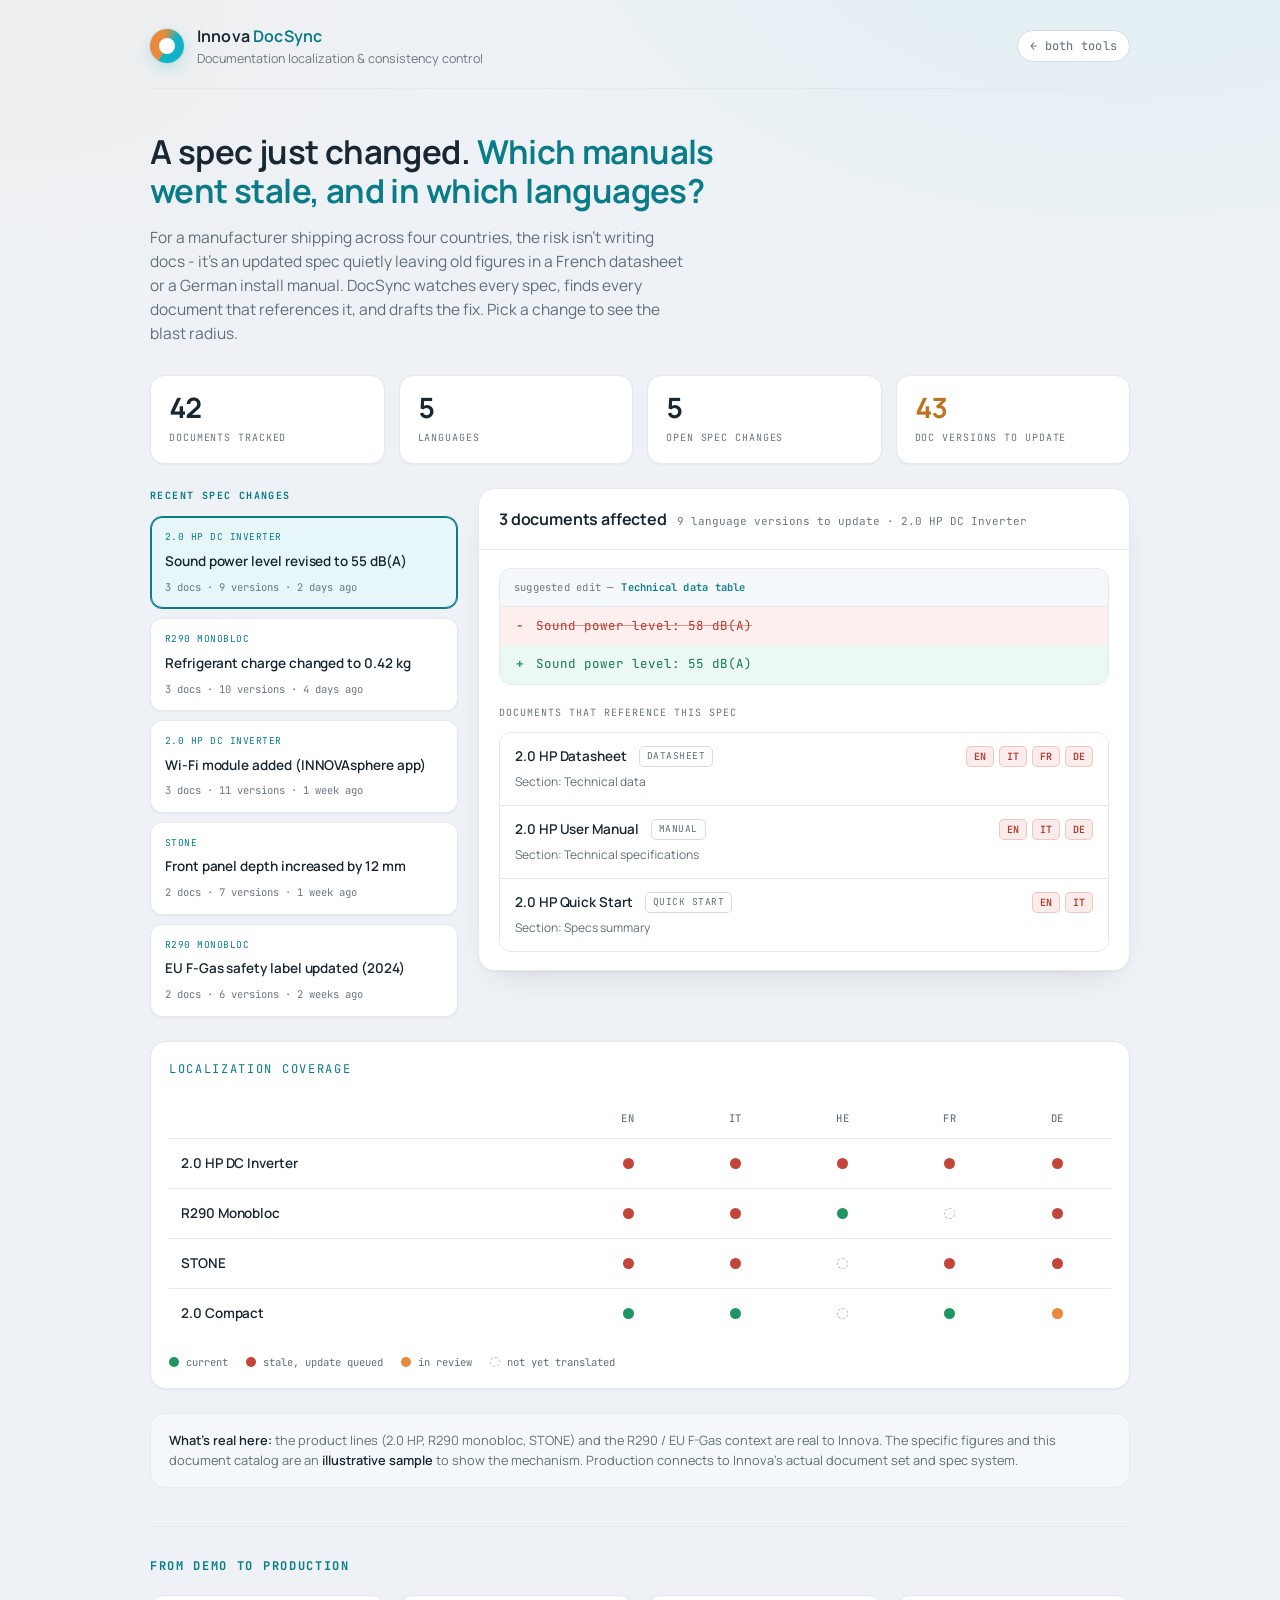
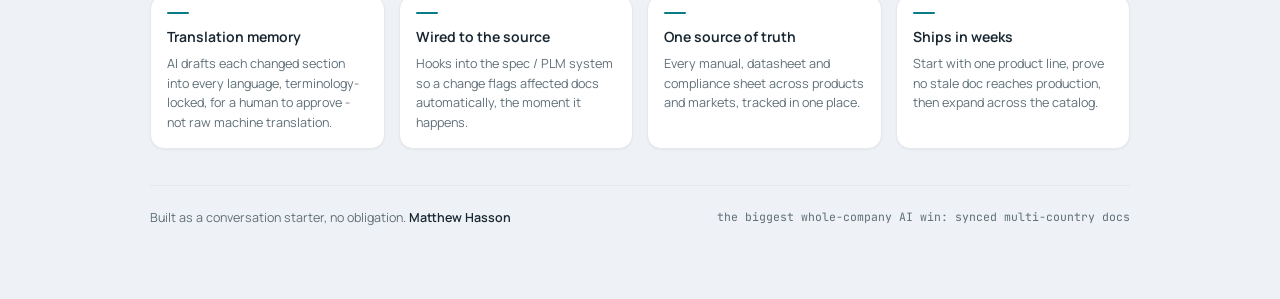
==== commit c7a64f2e: "Improve accessibility and polish across demo site WCAG AA fixes (via impeccable detect): - accent cy" ====
--- a/docsync/index.html
+++ b/docsync/index.html
@@ -119,7 +119,7 @@
 
     <div class="matrix-wrap">
       <div class="card">
-        <div class="eyebrow">Localization coverage &middot; product &times; language</div>
+        <div class="eyebrow">Localization coverage</div>
         <div class="matrix-scroll">
           <table class="matrix" id="matrix"></table>
         </div>
@@ -137,12 +137,12 @@
     </div>
 
     <section class="prod">
-      <h2 class="eyebrow">From this demo to something the doc team runs</h2>
+      <h2 class="eyebrow">From demo to production</h2>
       <div class="grid4">
-        <div class="pcard"><div class="n">01</div><h3>Translation memory</h3><p>AI drafts each changed section into every language, terminology-locked, for a human to approve - not raw machine translation.</p></div>
-        <div class="pcard"><div class="n">02</div><h3>Wired to the source</h3><p>Hooks into the spec / PLM system so a change flags affected docs automatically, the moment it happens.</p></div>
-        <div class="pcard"><div class="n">03</div><h3>One source of truth</h3><p>Every manual, datasheet and compliance sheet across products and markets, tracked in one place.</p></div>
-        <div class="pcard"><div class="n">04</div><h3>Ships in weeks</h3><p>Start with one product line, prove no stale doc reaches production, then expand across the catalog.</p></div>
+        <div class="pcard"><div class="n" aria-hidden="true"></div><h3>Translation memory</h3><p>AI drafts each changed section into every language, terminology-locked, for a human to approve - not raw machine translation.</p></div>
+        <div class="pcard"><div class="n" aria-hidden="true"></div><h3>Wired to the source</h3><p>Hooks into the spec / PLM system so a change flags affected docs automatically, the moment it happens.</p></div>
+        <div class="pcard"><div class="n" aria-hidden="true"></div><h3>One source of truth</h3><p>Every manual, datasheet and compliance sheet across products and markets, tracked in one place.</p></div>
+        <div class="pcard"><div class="n" aria-hidden="true"></div><h3>Ships in weeks</h3><p>Start with one product line, prove no stale doc reaches production, then expand across the catalog.</p></div>
       </div>
     </section>
 
--- a/assets/base.css
+++ b/assets/base.css
@@ -17,8 +17,8 @@
   --ink:#182731;         /* primary text */
   --ink-soft:#3d4d57;    /* secondary */
   --ink-mut:#5f6f78;     /* muted body */
-  --ink-faint:#87949d;   /* labels */
-  --cyan:#0d97a8;        /* accent for text/links */
+  --ink-faint:#6b7780;   /* labels (AA: 4.6:1 on white) */
+  --cyan:#0a7c88;        /* accent for text/links (AA: 4.9:1 on white) */
   --cyan-bright:#12b3c6; /* fills, dots */
   --cyan-deep:#0a7c88;   /* buttons, strong */
   --cyan-soft:#e7f6f8;   /* tint bg */
@@ -66,13 +66,13 @@
 .brand-name{font-weight:650;font-size:16px;letter-spacing:.01em;color:var(--ink)}
 .brand-name span{color:var(--cyan)}
 .brand-sub{font-size:12.5px;color:var(--ink-faint)}
-.frame-note{font-family:var(--mono);font-size:11.5px;letter-spacing:.02em;color:var(--ink-mut);
+.frame-note{font-family:var(--mono);font-size:12px;letter-spacing:.02em;color:var(--ink-mut);
   border:1px solid var(--line-strong);border-radius:999px;padding:6px 12px;white-space:nowrap;
   text-decoration:none;transition:.15s;background:var(--surface)}
 a.frame-note:hover{color:var(--cyan);border-color:var(--cyan)}
 
 /* ---- shared type ---- */
-.eyebrow{font-family:var(--mono);font-size:10.5px;letter-spacing:.16em;text-transform:uppercase;
+.eyebrow{font-family:var(--mono);font-size:12px;letter-spacing:.14em;text-transform:uppercase;
   color:var(--cyan);margin:0 0 14px}
 h1.lede-h{font-size:clamp(24px,3.5vw,33px);line-height:1.18;letter-spacing:-.018em;margin:0 0 14px;
   text-wrap:balance;color:var(--ink);font-weight:660}
@@ -98,7 +98,7 @@
 @media(max-width:820px){.grid4{grid-template-columns:repeat(2,1fr)}}
 @media(max-width:480px){.grid4{grid-template-columns:1fr}}
 .pcard{border:1px solid var(--line);border-radius:14px;padding:16px;background:var(--surface);box-shadow:var(--shadow-sm)}
-.pcard .n{font-family:var(--mono);font-size:11px;color:var(--cyan);margin-bottom:10px}
+.pcard .n{width:22px;height:2px;border-radius:2px;background:var(--cyan);margin-bottom:12px}
 .pcard h3{margin:0 0 6px;font-size:14px;color:var(--ink);font-weight:640}
 .pcard p{margin:0;font-size:12.6px;color:var(--ink-mut);line-height:1.55}
 
